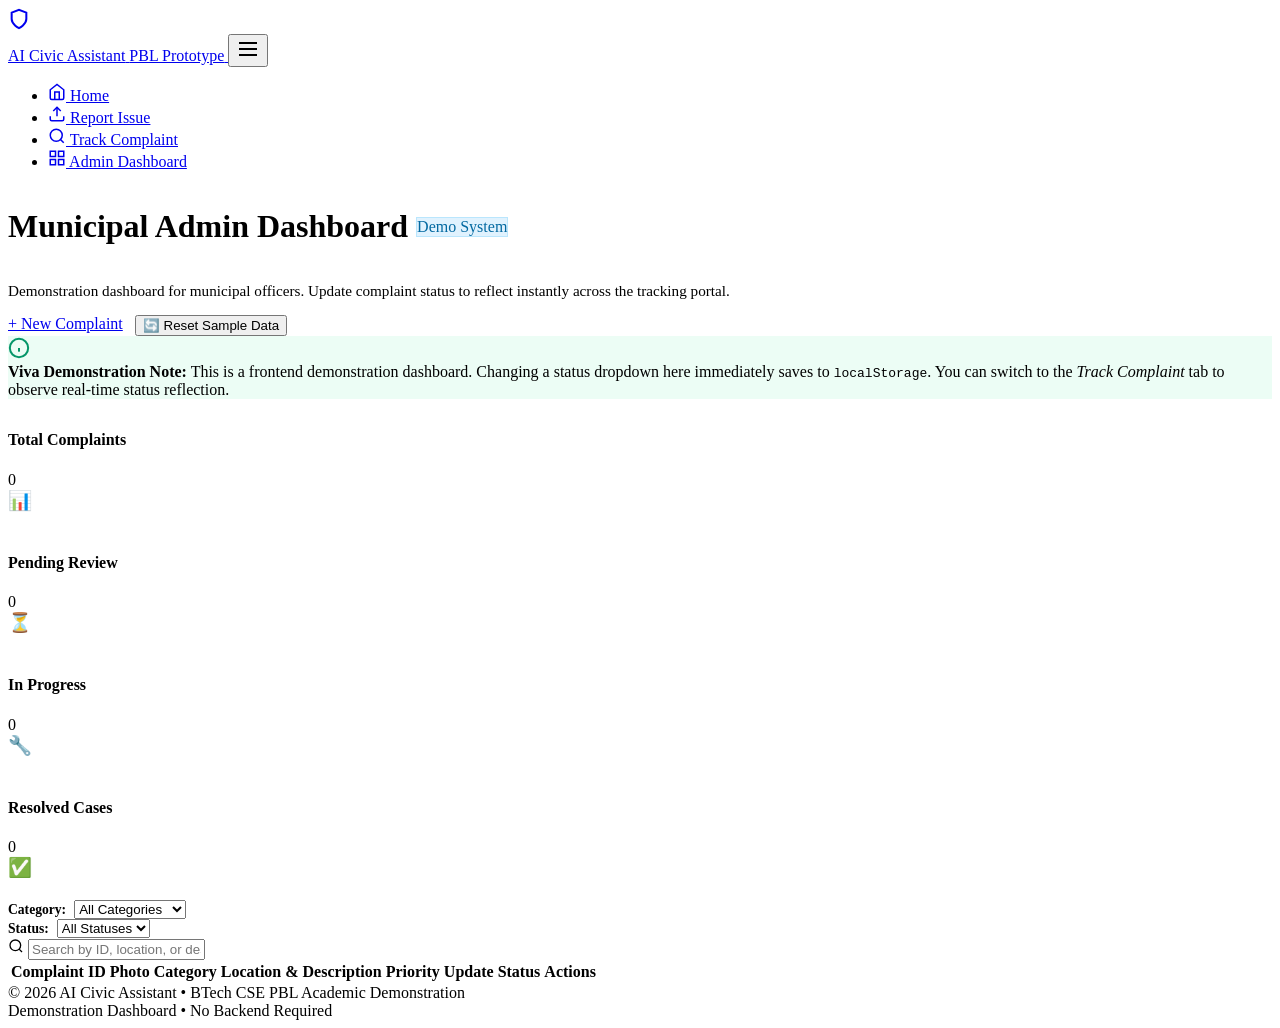
==== admin.html @ 9c34e4ea "Add files via upload" ====
<!DOCTYPE html>
<html lang="en">
<head>
  <meta charset="UTF-8">
  <meta name="viewport" content="width=device-width, initial-scale=1.0">
  <title>Admin Dashboard | AI Civic Assistant</title>
  <meta name="description" content="Municipal Admin Dashboard for reviewing citizen grievances, updating status, and filtering civic complaints.">
  
  <!-- Google Fonts -->
  <link rel="preconnect" href="https://fonts.googleapis.com">
  <link rel="preconnect" href="https://fonts.gstatic.com" crossorigin>
  <link href="https://fonts.googleapis.com/css2?family=Plus+Jakarta+Sans:wght@400;500;600;700;800&family=Inter:wght@400;500;600;700&display=swap" rel="stylesheet">
  
  <!-- Stylesheet -->
  <link rel="stylesheet" href="css/style.css">
</head>
<body id="page-admin">

  <!-- =========================================================================
       Site Header / Navigation Bar
       ========================================================================= -->
  <header class="site-header">
    <div class="container nav-container">
      <a href="index.html" class="brand-logo" id="brand-logo">
        <div class="brand-icon">
          <svg width="22" height="22" viewBox="0 0 24 24" fill="none" stroke="currentColor" stroke-width="2.2">
            <path d="M12 22s8-4 8-10V5l-8-3-8 3v7c0 6 8 10 8 10z"></path>
          </svg>
        </div>
        <span>AI Civic Assistant</span>
        <span class="brand-badge">PBL Prototype</span>
      </a>

      <!-- Mobile Toggle -->
      <button class="mobile-nav-toggle" aria-label="Toggle navigation" id="nav-toggle-btn">
        <svg width="24" height="24" viewBox="0 0 24 24" fill="none" stroke="currentColor" stroke-width="2">
          <line x1="3" y1="12" x2="21" y2="12"></line>
          <line x1="3" y1="6" x2="21" y2="6"></line>
          <line x1="3" y1="18" x2="21" y2="18"></line>
        </svg>
      </button>

      <!-- Navigation Links -->
      <ul class="nav-links" id="main-nav-links">
        <li class="nav-item">
          <a href="index.html" id="nav-home">
            <svg width="18" height="18" viewBox="0 0 24 24" fill="none" stroke="currentColor" stroke-width="2">
              <path d="M3 9l9-7 9 7v11a2 2 0 0 1-2 2H5a2 2 0 0 1-2-2z"></path>
              <polyline points="9 22 9 12 15 12 15 22"></polyline>
            </svg>
            Home
          </a>
        </li>
        <li class="nav-item">
          <a href="report.html" id="nav-report">
            <svg width="18" height="18" viewBox="0 0 24 24" fill="none" stroke="currentColor" stroke-width="2">
              <path d="M21 15v4a2 2 0 0 1-2 2H5a2 2 0 0 1-2-2v-4"></path>
              <polyline points="17 8 12 3 7 8"></polyline>
              <line x1="12" y1="3" x2="12" y2="15"></line>
            </svg>
            Report Issue
          </a>
        </li>
        <li class="nav-item">
          <a href="track.html" id="nav-track">
            <svg width="18" height="18" viewBox="0 0 24 24" fill="none" stroke="currentColor" stroke-width="2">
              <circle cx="11" cy="11" r="8"></circle>
              <line x1="21" y1="21" x2="16.65" y2="16.65"></line>
            </svg>
            Track Complaint
          </a>
        </li>
        <li class="nav-item">
          <a href="admin.html" class="active" id="nav-admin">
            <svg width="18" height="18" viewBox="0 0 24 24" fill="none" stroke="currentColor" stroke-width="2">
              <rect x="3" y="3" width="7" height="7"></rect>
              <rect x="14" y="3" width="7" height="7"></rect>
              <rect x="14" y="14" width="7" height="7"></rect>
              <rect x="3" y="14" width="7" height="7"></rect>
            </svg>
            Admin Dashboard
          </a>
        </li>
      </ul>
    </div>
  </header>

  <!-- =========================================================================
       Admin Dashboard Main Section
       ========================================================================= -->
  <main class="admin-page-layout">
    <div class="container">

      <!-- Header Row with Actions -->
      <div class="admin-header-row">
        <div>
          <div style="display: flex; align-items: center; gap: 0.5rem; margin-bottom: 0.35rem;">
            <h1 style="font-size: 2rem; font-weight: 800; color: var(--primary-900);">
              Municipal Admin Dashboard
            </h1>
            <span class="badge" style="background: #e0f2fe; color: #0369a1; border: 1px solid #bae6fd;">
              Demo System
            </span>
          </div>
          <p style="color: var(--text-muted); font-size: 0.95rem;">
            Demonstration dashboard for municipal officers. Update complaint status to reflect instantly across the tracking portal.
          </p>
        </div>

        <div style="display: flex; gap: 0.75rem; flex-wrap: wrap;">
          <a href="report.html" class="btn btn-primary btn-sm">
            + New Complaint
          </a>
          <button type="button" class="btn btn-secondary btn-sm" id="admin-reset-data-btn" title="Reset to standard 5 demo complaints">
            🔄 Reset Sample Data
          </button>
        </div>
      </div>

      <!-- Demo System Notice Banner -->
      <div class="ai-disclaimer-box" style="margin-bottom: 2rem; background: #ecfdf5; border-color: var(--primary-200); color: var(--primary-900);">
        <svg width="22" height="22" viewBox="0 0 24 24" fill="none" stroke="#059669" stroke-width="2.2" style="flex-shrink: 0; margin-top: 1px;">
          <circle cx="12" cy="12" r="10"></circle>
          <line x1="12" y1="16" x2="12" y2="12"></line>
          <line x1="12" y1="8" x2="12.01" y2="8"></line>
        </svg>
        <div>
          <strong>Viva Demonstration Note:</strong> This is a frontend demonstration dashboard. Changing a status dropdown here 
          immediately saves to <code>localStorage</code>. You can switch to the <em>Track Complaint</em> tab to observe real-time status reflection.
        </div>
      </div>

      <!-- Summary Statistics Row -->
      <div class="admin-stats-row">
        <!-- Total -->
        <div class="admin-stat-card">
          <div class="admin-stat-info">
            <h4>Total Complaints</h4>
            <div class="count" id="admin-count-total">0</div>
          </div>
          <div class="stat-icon total" style="width: 44px; height: 44px; font-size: 1.2rem;">
            📊
          </div>
        </div>

        <!-- Pending -->
        <div class="admin-stat-card">
          <div class="admin-stat-info">
            <h4>Pending Review</h4>
            <div class="count" style="color: var(--status-pending);" id="admin-count-pending">0</div>
          </div>
          <div class="stat-icon pending" style="width: 44px; height: 44px; font-size: 1.2rem;">
            ⏳
          </div>
        </div>

        <!-- In Progress -->
        <div class="admin-stat-card">
          <div class="admin-stat-info">
            <h4>In Progress</h4>
            <div class="count" style="color: var(--status-progress);" id="admin-count-progress">0</div>
          </div>
          <div class="stat-icon" style="width: 44px; height: 44px; font-size: 1.2rem; background: var(--status-progress-bg); color: var(--status-progress);">
            🔧
          </div>
        </div>

        <!-- Resolved -->
        <div class="admin-stat-card">
          <div class="admin-stat-info">
            <h4>Resolved Cases</h4>
            <div class="count" style="color: var(--status-resolved);" id="admin-count-resolved">0</div>
          </div>
          <div class="stat-icon resolved" style="width: 44px; height: 44px; font-size: 1.2rem;">
            ✅
          </div>
        </div>
      </div>

      <!-- Controls & Filters Toolbar -->
      <div class="admin-toolbar">
        <div class="toolbar-filters">
          <!-- Category Filter -->
          <div style="display: flex; align-items: center; gap: 0.5rem;">
            <label for="admin-filter-category" style="font-size: 0.85rem; font-weight: 700; color: var(--text-muted);">
              Category:
            </label>
            <select id="admin-filter-category" class="filter-select">
              <option value="all">All Categories</option>
              <option value="Pothole">Pothole</option>
              <option value="Garbage">Garbage</option>
              <option value="Streetlight">Streetlight</option>
              <option value="Water Leakage">Water Leakage</option>
              <option value="Open Manhole">Open Manhole</option>
            </select>
          </div>

          <!-- Status Filter -->
          <div style="display: flex; align-items: center; gap: 0.5rem;">
            <label for="admin-filter-status" style="font-size: 0.85rem; font-weight: 700; color: var(--text-muted);">
              Status:
            </label>
            <select id="admin-filter-status" class="filter-select">
              <option value="all">All Statuses</option>
              <option value="Pending">Pending</option>
              <option value="In Progress">In Progress</option>
              <option value="Resolved">Resolved</option>
            </select>
          </div>
        </div>

        <!-- Search Bar -->
        <div class="search-input-wrap">
          <svg width="16" height="16" viewBox="0 0 24 24" fill="none" stroke="currentColor" stroke-width="2">
            <circle cx="11" cy="11" r="8"></circle>
            <line x1="21" y1="21" x2="16.65" y2="16.65"></line>
          </svg>
          <input 
            type="text" 
            id="admin-search-input" 
            placeholder="Search by ID, location, or desc..." 
          />
        </div>
      </div>

      <!-- Complaints Data Table -->
      <div class="table-card">
        <div class="table-responsive">
          <table class="civic-table" id="admin-complaints-table">
            <thead>
              <tr>
                <th>Complaint ID</th>
                <th>Photo</th>
                <th>Category</th>
                <th>Location &amp; Description</th>
                <th>Priority</th>
                <th>Update Status</th>
                <th>Actions</th>
              </tr>
            </thead>
            <tbody id="admin-table-body">
              <!-- Dynamically populated by app.js -->
            </tbody>
          </table>
        </div>
      </div>

    </div>
  </main>

  <!-- =========================================================================
       Footer
       ========================================================================= -->
  <footer class="site-footer">
    <div class="container footer-bottom">
      <div>&copy; 2026 AI Civic Assistant &bull; BTech CSE PBL Academic Demonstration</div>
      <div class="college-badge">Demonstration Dashboard &bull; No Backend Required</div>
    </div>
  </footer>

  <!-- Scripts -->
  <script src="js/storage.js"></script>
  <script src="js/app.js"></script>
</body>
</html>
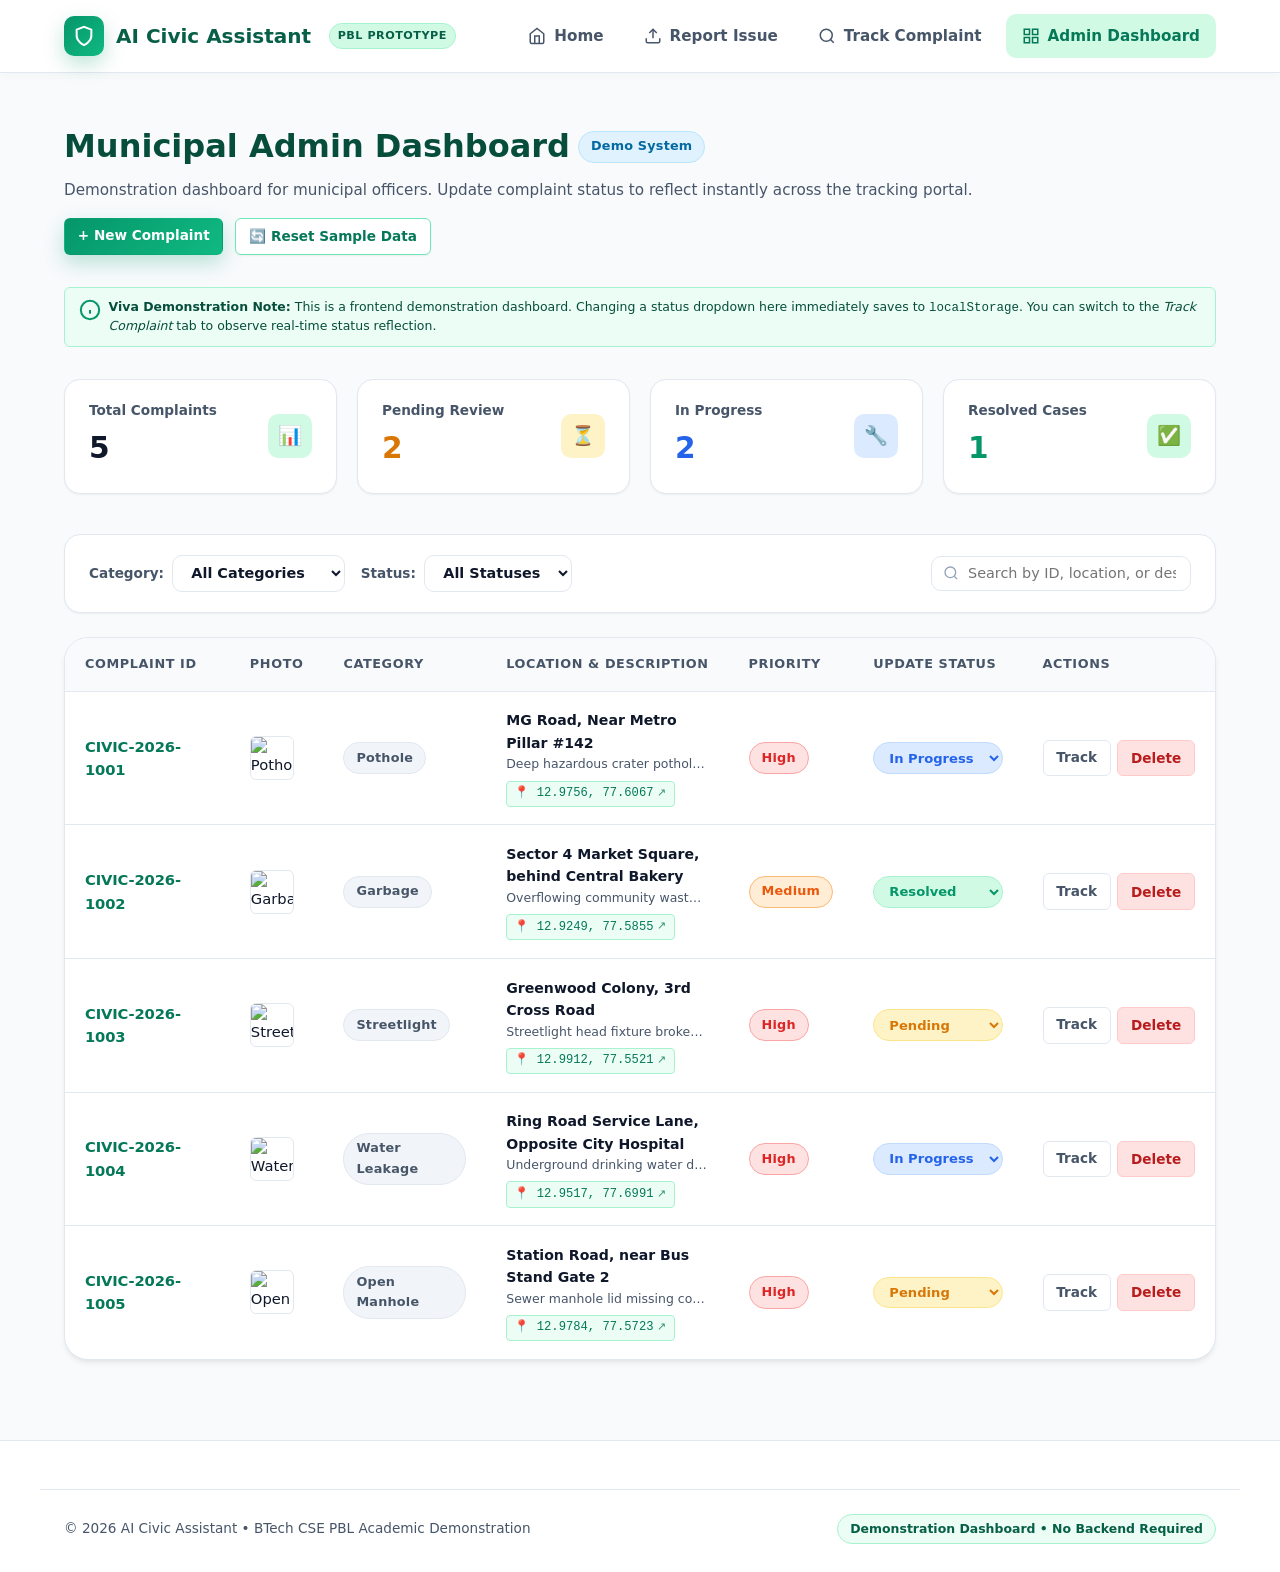
==== commit 130d5838: "Update admin.html" ====
--- a/admin.html
+++ b/admin.html
@@ -260,6 +260,6 @@
 
   <!-- Scripts -->
   <script src="js/storage.js"></script>
-  <script src="js/app.js"></script>
+  <script src="app.js"></script>
 </body>
 </html>
--- a/css/style.css
+++ b/css/style.css
@@ -0,0 +1,1833 @@
+/* ==========================================================================
+   AI Civic Assistant - Modern Civic-Tech Stylesheet
+   Green & White Theme | Responsive | BTech CSE PBL Prototype
+   ========================================================================== */
+
+/* --------------------------------------------------------------------------
+   1. CSS Custom Properties / Design Tokens
+   -------------------------------------------------------------------------- */
+:root {
+  /* Brand Green Palette */
+  --primary-50: #ecfdf5;
+  --primary-100: #d1fae5;
+  --primary-200: #a7f3d0;
+  --primary-300: #6ee7b7;
+  --primary-400: #34d399;
+  --primary-500: #10b981;
+  --primary-600: #059669; /* Main Brand Green */
+  --primary-700: #047857; /* Dark Forest Green */
+  --primary-800: #065f46;
+  --primary-900: #064e3b;
+
+  /* Accent & Gradients */
+  --accent-teal: #14b8a6;
+  --gradient-primary: linear-gradient(135deg, #059669 0%, #10b981 100%);
+  --gradient-hero: linear-gradient(135deg, #ecfdf5 0%, #f0fdf4 50%, #ffffff 100%);
+  --gradient-card-glow: linear-gradient(180deg, rgba(16, 185, 129, 0.04) 0%, rgba(255, 255, 255, 0) 100%);
+
+  /* Neutrals */
+  --bg-page: #f8fafc;
+  --bg-surface: #ffffff;
+  --bg-subtle: #f1f5f9;
+  --text-main: #0f172a;
+  --text-muted: #475569;
+  --text-light: #94a3b8;
+  --border-light: #e2e8f0;
+  --border-focus: #10b981;
+
+  /* Civic Status Badges */
+  --status-pending: #d97706;
+  --status-pending-bg: #fef3c7;
+  --status-pending-border: #fde68a;
+
+  --status-progress: #2563eb;
+  --status-progress-bg: #dbeafe;
+  --status-progress-border: #bfdbfe;
+
+  --status-resolved: #059669;
+  --status-resolved-bg: #d1fae5;
+  --status-resolved-border: #a7f3d0;
+
+  /* Priority Colors */
+  --priority-high: #dc2626;
+  --priority-high-bg: #fee2e2;
+  --priority-med: #ea580c;
+  --priority-med-bg: #ffedd5;
+  --priority-low: #16a34a;
+  --priority-low-bg: #dcfce7;
+
+  /* Elevations */
+  --shadow-sm: 0 1px 2px 0 rgba(0, 0, 0, 0.05);
+  --shadow-md: 0 4px 6px -1px rgba(0, 0, 0, 0.07), 0 2px 4px -2px rgba(0, 0, 0, 0.05);
+  --shadow-lg: 0 10px 25px -3px rgba(5, 150, 105, 0.1), 0 4px 6px -4px rgba(0, 0, 0, 0.05);
+  --shadow-xl: 0 20px 25px -5px rgba(15, 23, 42, 0.08), 0 8px 10px -6px rgba(0, 0, 0, 0.04);
+  --shadow-emerald: 0 8px 20px rgba(5, 150, 105, 0.25);
+
+  /* Radius */
+  --radius-sm: 6px;
+  --radius-md: 10px;
+  --radius-lg: 16px;
+  --radius-xl: 24px;
+  --radius-pill: 9999px;
+
+  /* Transitions */
+  --transition: all 0.2s cubic-bezier(0.4, 0, 0.2, 1);
+  --transition-smooth: all 0.3s cubic-bezier(0.16, 1, 0.3, 1);
+}
+
+/* --------------------------------------------------------------------------
+   2. Base & Typography
+   -------------------------------------------------------------------------- */
+* {
+  margin: 0;
+  padding: 0;
+  box-sizing: border-box;
+}
+
+html {
+  scroll-behavior: smooth;
+  font-size: 16px;
+}
+
+body {
+  font-family: 'Plus Jakarta Sans', 'Inter', system-ui, -apple-system, BlinkMacSystemFont, 'Segoe UI', Roboto, sans-serif;
+  background-color: var(--bg-page);
+  color: var(--text-main);
+  line-height: 1.6;
+  -webkit-font-smoothing: antialiased;
+  min-height: 100vh;
+  display: flex;
+  flex-direction: column;
+}
+
+img, svg {
+  display: block;
+  max-width: 100%;
+}
+
+a {
+  color: inherit;
+  text-decoration: none;
+  transition: var(--transition);
+}
+
+button, input, select, textarea {
+  font-family: inherit;
+  font-size: 1rem;
+}
+
+/* Container */
+.container {
+  width: 100%;
+  max-width: 1200px;
+  margin: 0 auto;
+  padding: 0 1.5rem;
+}
+
+/* --------------------------------------------------------------------------
+   3. Header & Navigation Bar
+   -------------------------------------------------------------------------- */
+.site-header {
+  background: rgba(255, 255, 255, 0.95);
+  backdrop-filter: blur(12px);
+  -webkit-backdrop-filter: blur(12px);
+  border-bottom: 1px solid var(--border-light);
+  position: sticky;
+  top: 0;
+  z-index: 1000;
+  box-shadow: 0 2px 10px rgba(0, 0, 0, 0.03);
+}
+
+.nav-container {
+  display: flex;
+  align-items: center;
+  justify-content: space-between;
+  height: 72px;
+}
+
+.brand-logo {
+  display: flex;
+  align-items: center;
+  gap: 0.75rem;
+  font-weight: 800;
+  font-size: 1.25rem;
+  color: var(--primary-800);
+}
+
+.brand-icon {
+  width: 40px;
+  height: 40px;
+  background: var(--gradient-primary);
+  border-radius: var(--radius-md);
+  display: flex;
+  align-items: center;
+  justify-content: center;
+  color: #ffffff;
+  box-shadow: var(--shadow-emerald);
+}
+
+.brand-badge {
+  font-size: 0.7rem;
+  font-weight: 700;
+  text-transform: uppercase;
+  letter-spacing: 0.5px;
+  background: var(--primary-100);
+  color: var(--primary-800);
+  padding: 0.2rem 0.5rem;
+  border-radius: var(--radius-pill);
+  border: 1px solid var(--primary-200);
+  margin-left: 0.35rem;
+}
+
+.nav-links {
+  display: flex;
+  align-items: center;
+  gap: 0.5rem;
+  list-style: none;
+}
+
+.nav-item a {
+  display: flex;
+  align-items: center;
+  gap: 0.5rem;
+  padding: 0.6rem 1rem;
+  border-radius: var(--radius-md);
+  font-weight: 600;
+  font-size: 0.95rem;
+  color: var(--text-muted);
+}
+
+.nav-item a:hover {
+  color: var(--primary-700);
+  background-color: var(--primary-50);
+}
+
+.nav-item a.active {
+  color: var(--primary-700);
+  background-color: var(--primary-100);
+}
+
+.nav-cta-btn {
+  background: var(--gradient-primary) !important;
+  color: #ffffff !important;
+  box-shadow: 0 4px 12px rgba(5, 150, 105, 0.2);
+}
+
+.nav-cta-btn:hover {
+  transform: translateY(-1px);
+  box-shadow: 0 6px 16px rgba(5, 150, 105, 0.3);
+}
+
+/* Mobile Toggle */
+.mobile-nav-toggle {
+  display: none;
+  background: none;
+  border: none;
+  padding: 0.5rem;
+  cursor: pointer;
+  color: var(--text-main);
+  border-radius: var(--radius-sm);
+}
+
+/* --------------------------------------------------------------------------
+   4. Buttons & Badges
+   -------------------------------------------------------------------------- */
+.btn {
+  display: inline-flex;
+  align-items: center;
+  justify-content: center;
+  gap: 0.5rem;
+  padding: 0.75rem 1.4rem;
+  font-weight: 600;
+  font-size: 0.95rem;
+  border-radius: var(--radius-md);
+  cursor: pointer;
+  border: 1px solid transparent;
+  transition: var(--transition-smooth);
+  text-align: center;
+}
+
+.btn-primary {
+  background: var(--gradient-primary);
+  color: #ffffff;
+  box-shadow: var(--shadow-emerald);
+}
+
+.btn-primary:hover {
+  transform: translateY(-2px);
+  box-shadow: 0 10px 22px rgba(5, 150, 105, 0.35);
+  color: #ffffff;
+}
+
+.btn-secondary {
+  background: #ffffff;
+  color: var(--primary-700);
+  border: 1.5px solid var(--primary-300);
+  box-shadow: var(--shadow-sm);
+}
+
+.btn-secondary:hover {
+  background: var(--primary-50);
+  border-color: var(--primary-600);
+  transform: translateY(-1px);
+}
+
+.btn-outline {
+  background: transparent;
+  color: var(--text-muted);
+  border: 1px solid var(--border-light);
+}
+
+.btn-outline:hover {
+  background: var(--bg-subtle);
+  color: var(--text-main);
+  border-color: #cbd5e1;
+}
+
+.btn-danger {
+  background: #fee2e2;
+  color: #b91c1c;
+  border: 1px solid #fecaca;
+}
+
+.btn-danger:hover {
+  background: #fca5a5;
+  color: #991b1b;
+}
+
+.btn-sm {
+  padding: 0.4rem 0.8rem;
+  font-size: 0.85rem;
+  border-radius: var(--radius-sm);
+}
+
+.btn-lg {
+  padding: 0.95rem 1.8rem;
+  font-size: 1.05rem;
+  border-radius: var(--radius-lg);
+}
+
+/* Badges */
+.badge {
+  display: inline-flex;
+  align-items: center;
+  gap: 0.35rem;
+  padding: 0.3rem 0.75rem;
+  border-radius: var(--radius-pill);
+  font-size: 0.8rem;
+  font-weight: 700;
+  letter-spacing: 0.2px;
+}
+
+.badge-pending {
+  background: var(--status-pending-bg);
+  color: var(--status-pending);
+  border: 1px solid var(--status-pending-border);
+}
+
+.badge-progress {
+  background: var(--status-progress-bg);
+  color: var(--status-progress);
+  border: 1px solid var(--status-progress-border);
+}
+
+.badge-resolved {
+  background: var(--status-resolved-bg);
+  color: var(--status-resolved);
+  border: 1px solid var(--status-resolved-border);
+}
+
+/* Priority Badges */
+.badge-priority-high {
+  background: var(--priority-high-bg);
+  color: var(--priority-high);
+  border: 1px solid #fca5a5;
+}
+
+.badge-priority-medium {
+  background: var(--priority-med-bg);
+  color: var(--priority-med);
+  border: 1px solid #fdba74;
+}
+
+.badge-priority-low {
+  background: var(--priority-low-bg);
+  color: var(--priority-low);
+  border: 1px solid #86efac;
+}
+
+/* Category Badges */
+.badge-category {
+  background: var(--bg-subtle);
+  color: var(--text-muted);
+  border: 1px solid var(--border-light);
+  font-weight: 600;
+}
+
+/* --------------------------------------------------------------------------
+   5. Hero Section (Homepage)
+   -------------------------------------------------------------------------- */
+.hero-section {
+  background: var(--gradient-hero);
+  border-bottom: 1px solid var(--border-light);
+  padding: 4.5rem 0 3.5rem;
+  position: relative;
+  overflow: hidden;
+}
+
+.hero-section::before {
+  content: '';
+  position: absolute;
+  top: -100px;
+  right: -80px;
+  width: 400px;
+  height: 400px;
+  background: radial-gradient(circle, rgba(52, 211, 153, 0.2) 0%, rgba(255, 255, 255, 0) 70%);
+  border-radius: 50%;
+  pointer-events: none;
+}
+
+.hero-content {
+  text-align: center;
+  max-width: 820px;
+  margin: 0 auto;
+}
+
+.hero-chip {
+  display: inline-flex;
+  align-items: center;
+  gap: 0.5rem;
+  background: #ffffff;
+  border: 1px solid var(--primary-200);
+  padding: 0.4rem 1.1rem;
+  border-radius: var(--radius-pill);
+  color: var(--primary-800);
+  font-weight: 700;
+  font-size: 0.85rem;
+  box-shadow: var(--shadow-sm);
+  margin-bottom: 1.5rem;
+  animation: pulseSubtle 3s infinite;
+}
+
+.hero-title {
+  font-size: 3rem;
+  font-weight: 800;
+  line-height: 1.15;
+  color: var(--primary-900);
+  margin-bottom: 1.25rem;
+  letter-spacing: -0.02em;
+}
+
+.hero-title .highlight {
+  background: linear-gradient(120deg, #059669 0%, #10b981 100%);
+  -webkit-background-clip: text;
+  -webkit-text-fill-color: transparent;
+}
+
+.hero-tagline {
+  font-size: 1.35rem;
+  font-weight: 700;
+  color: var(--primary-700);
+  margin-bottom: 1rem;
+}
+
+.hero-description {
+  font-size: 1.1rem;
+  color: var(--text-muted);
+  max-width: 680px;
+  margin: 0 auto 2.25rem;
+  line-height: 1.7;
+}
+
+.hero-actions {
+  display: flex;
+  align-items: center;
+  justify-content: center;
+  gap: 1rem;
+  flex-wrap: wrap;
+}
+
+/* --------------------------------------------------------------------------
+   6. Statistic Cards
+   -------------------------------------------------------------------------- */
+.stats-section {
+  margin-top: -2.5rem;
+  position: relative;
+  z-index: 10;
+  margin-bottom: 4rem;
+}
+
+.stats-grid {
+  display: grid;
+  grid-template-columns: repeat(3, 1fr);
+  gap: 1.5rem;
+}
+
+.stat-card {
+  background: var(--bg-surface);
+  border: 1px solid var(--border-light);
+  border-radius: var(--radius-lg);
+  padding: 1.75rem 1.5rem;
+  box-shadow: var(--shadow-md);
+  display: flex;
+  align-items: center;
+  gap: 1.25rem;
+  transition: var(--transition-smooth);
+}
+
+.stat-card:hover {
+  transform: translateY(-4px);
+  box-shadow: var(--shadow-lg);
+  border-color: var(--primary-300);
+}
+
+.stat-icon {
+  width: 56px;
+  height: 56px;
+  border-radius: var(--radius-md);
+  display: flex;
+  align-items: center;
+  justify-content: center;
+  font-size: 1.5rem;
+  flex-shrink: 0;
+}
+
+.stat-icon.total {
+  background: var(--primary-100);
+  color: var(--primary-700);
+}
+
+.stat-icon.pending {
+  background: var(--status-pending-bg);
+  color: var(--status-pending);
+}
+
+.stat-icon.resolved {
+  background: var(--status-resolved-bg);
+  color: var(--status-resolved);
+}
+
+.stat-number {
+  font-size: 2.25rem;
+  font-weight: 800;
+  line-height: 1;
+  color: var(--text-main);
+  margin-bottom: 0.35rem;
+}
+
+.stat-label {
+  font-size: 0.9rem;
+  font-weight: 600;
+  color: var(--text-muted);
+}
+
+/* --------------------------------------------------------------------------
+   7. How It Works - 3 Step Process
+   -------------------------------------------------------------------------- */
+.process-section {
+  padding: 3rem 0 5rem;
+}
+
+.section-header {
+  text-align: center;
+  max-width: 650px;
+  margin: 0 auto 3.5rem;
+}
+
+.section-badge {
+  display: inline-block;
+  background: var(--primary-100);
+  color: var(--primary-800);
+  font-size: 0.75rem;
+  font-weight: 700;
+  text-transform: uppercase;
+  letter-spacing: 1px;
+  padding: 0.35rem 0.9rem;
+  border-radius: var(--radius-pill);
+  margin-bottom: 0.85rem;
+}
+
+.section-title {
+  font-size: 2.2rem;
+  font-weight: 800;
+  color: var(--text-main);
+  margin-bottom: 0.75rem;
+  letter-spacing: -0.01em;
+}
+
+.section-subtitle {
+  font-size: 1.05rem;
+  color: var(--text-muted);
+}
+
+.steps-grid {
+  display: grid;
+  grid-template-columns: repeat(3, 1fr);
+  gap: 2rem;
+  position: relative;
+}
+
+.step-card {
+  background: var(--bg-surface);
+  border: 1px solid var(--border-light);
+  border-radius: var(--radius-lg);
+  padding: 2.25rem 1.75rem;
+  box-shadow: var(--shadow-sm);
+  position: relative;
+  transition: var(--transition-smooth);
+  display: flex;
+  flex-direction: column;
+}
+
+.step-card:hover {
+  transform: translateY(-5px);
+  border-color: var(--primary-400);
+  box-shadow: var(--shadow-lg);
+}
+
+.step-number-badge {
+  position: absolute;
+  top: -14px;
+  left: 24px;
+  width: 32px;
+  height: 32px;
+  background: var(--primary-700);
+  color: #ffffff;
+  border-radius: 50%;
+  display: flex;
+  align-items: center;
+  justify-content: center;
+  font-weight: 800;
+  font-size: 0.9rem;
+  box-shadow: 0 4px 10px rgba(5, 150, 105, 0.4);
+}
+
+.step-icon-wrap {
+  width: 60px;
+  height: 60px;
+  background: var(--primary-50);
+  border: 1.5px solid var(--primary-200);
+  border-radius: var(--radius-md);
+  display: flex;
+  align-items: center;
+  justify-content: center;
+  color: var(--primary-700);
+  margin-bottom: 1.5rem;
+}
+
+.step-title {
+  font-size: 1.3rem;
+  font-weight: 700;
+  color: var(--text-main);
+  margin-bottom: 0.75rem;
+}
+
+.step-description {
+  font-size: 0.95rem;
+  color: var(--text-muted);
+  line-height: 1.6;
+}
+
+/* --------------------------------------------------------------------------
+   8. Forms & Inputs (Report Issue)
+   -------------------------------------------------------------------------- */
+.form-page-layout {
+  padding: 3rem 0 5rem;
+}
+
+.form-grid {
+  display: grid;
+  grid-template-columns: 1.2fr 0.8fr;
+  gap: 2.5rem;
+  align-items: start;
+}
+
+.form-card {
+  background: var(--bg-surface);
+  border: 1px solid var(--border-light);
+  border-radius: var(--radius-xl);
+  padding: 2.5rem;
+  box-shadow: var(--shadow-md);
+}
+
+.form-header {
+  margin-bottom: 2rem;
+  padding-bottom: 1.25rem;
+  border-bottom: 1px solid var(--border-light);
+}
+
+.form-header h2 {
+  font-size: 1.6rem;
+  font-weight: 800;
+  color: var(--primary-900);
+  margin-bottom: 0.35rem;
+}
+
+.form-group {
+  margin-bottom: 1.5rem;
+}
+
+.form-label {
+  display: block;
+  font-weight: 700;
+  font-size: 0.9rem;
+  color: var(--text-main);
+  margin-bottom: 0.5rem;
+}
+
+.form-label .required {
+  color: var(--priority-high);
+  margin-left: 0.2rem;
+}
+
+.form-label .helper {
+  font-weight: 400;
+  color: var(--text-light);
+  font-size: 0.8rem;
+  margin-left: 0.5rem;
+}
+
+.form-control {
+  width: 100%;
+  padding: 0.8rem 1rem;
+  font-size: 0.95rem;
+  border: 1.5px solid var(--border-light);
+  border-radius: var(--radius-md);
+  background: #ffffff;
+  color: var(--text-main);
+  transition: var(--transition);
+  outline: none;
+}
+
+.form-control:focus {
+  border-color: var(--primary-500);
+  box-shadow: 0 0 0 3.5px rgba(16, 185, 129, 0.15);
+}
+
+textarea.form-control {
+  min-height: 110px;
+  resize: vertical;
+}
+
+/* Upload Dropzone */
+.upload-dropzone {
+  border: 2px dashed var(--primary-300);
+  background: var(--primary-50);
+  border-radius: var(--radius-lg);
+  padding: 1.75rem 1.25rem;
+  text-align: center;
+  cursor: pointer;
+  transition: var(--transition-smooth);
+  position: relative;
+}
+
+.upload-dropzone:hover, .upload-dropzone.dragover {
+  border-color: var(--primary-600);
+  background: #e6fcf5;
+}
+
+.upload-icon {
+  width: 48px;
+  height: 48px;
+  margin: 0 auto 0.75rem;
+  color: var(--primary-600);
+}
+
+.upload-title {
+  font-weight: 700;
+  font-size: 1rem;
+  color: var(--text-main);
+  margin-bottom: 0.25rem;
+}
+
+.upload-subtitle {
+  font-size: 0.85rem;
+  color: var(--text-muted);
+}
+
+.file-input-hidden {
+  position: absolute;
+  top: 0;
+  left: 0;
+  width: 100%;
+  height: 100%;
+  opacity: 0;
+  cursor: pointer;
+}
+
+/* Sample Quick Buttons */
+.sample-presets-box {
+  margin-top: 1rem;
+  padding: 1rem;
+  background: #f8fafc;
+  border-radius: var(--radius-md);
+  border: 1px solid var(--border-light);
+}
+
+.sample-presets-title {
+  font-size: 0.8rem;
+  font-weight: 700;
+  text-transform: uppercase;
+  color: var(--text-muted);
+  letter-spacing: 0.5px;
+  margin-bottom: 0.6rem;
+  display: flex;
+  align-items: center;
+  gap: 0.4rem;
+}
+
+.sample-preset-chips {
+  display: flex;
+  flex-wrap: wrap;
+  gap: 0.5rem;
+}
+
+.chip-btn {
+  background: #ffffff;
+  border: 1px solid var(--border-light);
+  padding: 0.35rem 0.75rem;
+  border-radius: var(--radius-pill);
+  font-size: 0.8rem;
+  font-weight: 600;
+  color: var(--text-muted);
+  cursor: pointer;
+  transition: var(--transition);
+}
+
+.chip-btn:hover {
+  background: var(--primary-100);
+  border-color: var(--primary-300);
+  color: var(--primary-800);
+}
+
+/* Location Helper Button */
+.input-with-button {
+  display: flex;
+  gap: 0.5rem;
+}
+
+.input-with-button .form-control {
+  flex: 1;
+}
+
+/* Real GPS Location Capture Styles */
+.gps-status-card {
+  border-radius: var(--radius-md);
+  padding: 0.85rem 1rem;
+  font-size: 0.88rem;
+  border: 1px solid var(--border-light);
+  background: var(--bg-surface);
+  transition: var(--transition-smooth);
+}
+
+.gps-status-card.loading {
+  background: #f0fdf4;
+  border-color: #bbf7d0;
+  color: #166534;
+  display: flex;
+  align-items: center;
+  gap: 0.75rem;
+}
+
+.gps-spinner {
+  width: 18px;
+  height: 18px;
+  border: 2.5px solid rgba(22, 101, 52, 0.2);
+  border-top-color: #16a34a;
+  border-radius: 50%;
+  animation: spin 0.8s linear infinite;
+  flex-shrink: 0;
+}
+
+@keyframes spin {
+  to { transform: rotate(360deg); }
+}
+
+.gps-status-card.success {
+  background: #ecfdf5;
+  border: 1.5px solid #a7f3d0;
+  color: #065f46;
+}
+
+.gps-coord-value {
+  font-family: ui-monospace, SFMono-Regular, Menlo, Monaco, Consolas, monospace;
+  font-weight: 700;
+  font-size: 0.95rem;
+  color: #047857;
+}
+
+.gps-status-card.error {
+  background: #fef2f2;
+  border: 1.5px solid #fecaca;
+  color: #991b1b;
+}
+
+.gps-error-header {
+  font-weight: 700;
+  display: flex;
+  align-items: center;
+  gap: 0.4rem;
+  margin-bottom: 0.25rem;
+}
+
+.gps-actions-row {
+  display: flex;
+  align-items: center;
+  gap: 0.6rem;
+  margin-top: 0.5rem;
+  flex-wrap: wrap;
+}
+
+
+/* --------------------------------------------------------------------------
+   9. AI Image Analysis Card (Interactive Simulator)
+   -------------------------------------------------------------------------- */
+.ai-preview-card {
+  background: var(--bg-surface);
+  border: 1px solid var(--border-light);
+  border-radius: var(--radius-xl);
+  padding: 1.75rem;
+  box-shadow: var(--shadow-md);
+  position: sticky;
+  top: 96px;
+}
+
+.ai-card-header {
+  display: flex;
+  align-items: center;
+  justify-content: space-between;
+  margin-bottom: 1.25rem;
+}
+
+.ai-header-left {
+  display: flex;
+  align-items: center;
+  gap: 0.6rem;
+}
+
+.ai-sparkle-icon {
+  color: var(--primary-600);
+  animation: rotateSparkle 8s linear infinite;
+}
+
+.ai-badge-simulated {
+  background: #fef3c7;
+  color: #92400e;
+  border: 1px solid #fde68a;
+  font-size: 0.7rem;
+  font-weight: 700;
+  text-transform: uppercase;
+  padding: 0.2rem 0.55rem;
+  border-radius: var(--radius-pill);
+}
+
+.ai-viewport {
+  position: relative;
+  width: 100%;
+  height: 240px;
+  border-radius: var(--radius-md);
+  background: #0f172a;
+  overflow: hidden;
+  display: flex;
+  align-items: center;
+  justify-content: center;
+  margin-bottom: 1.25rem;
+  border: 1px solid #334155;
+}
+
+.ai-viewport img {
+  width: 100%;
+  height: 100%;
+  object-fit: cover;
+  transition: var(--transition);
+}
+
+.ai-empty-placeholder {
+  text-align: center;
+  color: #94a3b8;
+  padding: 1rem;
+}
+
+.ai-empty-placeholder svg {
+  margin: 0 auto 0.5rem;
+  opacity: 0.6;
+}
+
+/* AI Laser Scanner Overlay */
+.ai-scanner-line {
+  position: absolute;
+  top: 0;
+  left: 0;
+  width: 100%;
+  height: 3px;
+  background: linear-gradient(90deg, transparent, #34d399, #10b981, #34d399, transparent);
+  box-shadow: 0 0 12px #10b981, 0 0 20px #34d399;
+  animation: laserSweep 2.5s ease-in-out infinite alternate;
+  pointer-events: none;
+  z-index: 5;
+}
+
+/* Detection Bounding Box Overlay */
+.ai-bounding-box {
+  position: absolute;
+  top: 25%;
+  left: 20%;
+  width: 60%;
+  height: 55%;
+  border: 2px dashed #10b981;
+  background: rgba(16, 185, 129, 0.12);
+  border-radius: var(--radius-sm);
+  pointer-events: none;
+  z-index: 4;
+  box-shadow: 0 0 10px rgba(16, 185, 129, 0.3);
+}
+
+.ai-tag-floating {
+  position: absolute;
+  top: -12px;
+  left: 8px;
+  background: #10b981;
+  color: #ffffff;
+  font-size: 0.7rem;
+  font-weight: 700;
+  padding: 0.15rem 0.5rem;
+  border-radius: 4px;
+  letter-spacing: 0.3px;
+}
+
+/* AI Results Data Box */
+.ai-results-panel {
+  background: var(--bg-subtle);
+  border-radius: var(--radius-md);
+  padding: 1.25rem;
+  border: 1px solid var(--border-light);
+}
+
+.ai-metric-row {
+  display: flex;
+  justify-content: space-between;
+  align-items: center;
+  margin-bottom: 0.75rem;
+  font-size: 0.9rem;
+}
+
+.ai-metric-label {
+  color: var(--text-muted);
+  font-weight: 600;
+}
+
+.ai-metric-value {
+  font-weight: 700;
+  color: var(--text-main);
+}
+
+.confidence-bar-wrap {
+  margin-top: 0.5rem;
+  margin-bottom: 1rem;
+}
+
+.confidence-bar-header {
+  display: flex;
+  justify-content: space-between;
+  font-size: 0.85rem;
+  margin-bottom: 0.35rem;
+  font-weight: 600;
+}
+
+.confidence-track {
+  width: 100%;
+  height: 8px;
+  background: #e2e8f0;
+  border-radius: var(--radius-pill);
+  overflow: hidden;
+}
+
+.confidence-fill {
+  height: 100%;
+  background: var(--gradient-primary);
+  border-radius: var(--radius-pill);
+  transition: width 0.8s cubic-bezier(0.16, 1, 0.3, 1);
+  box-shadow: 0 0 8px rgba(16, 185, 129, 0.4);
+}
+
+.ai-disclaimer-box {
+  background: #fffbeb;
+  border: 1px solid #fef3c7;
+  border-radius: var(--radius-sm);
+  padding: 0.65rem 0.85rem;
+  font-size: 0.78rem;
+  color: #92400e;
+  line-height: 1.45;
+  margin-top: 0.75rem;
+  display: flex;
+  gap: 0.5rem;
+  align-items: flex-start;
+}
+
+/* --------------------------------------------------------------------------
+   10. Track Complaint Page
+   -------------------------------------------------------------------------- */
+.track-page-layout {
+  padding: 3rem 0 5rem;
+}
+
+.track-search-card {
+  background: var(--bg-surface);
+  border: 1px solid var(--border-light);
+  border-radius: var(--radius-xl);
+  padding: 2.25rem;
+  box-shadow: var(--shadow-md);
+  max-width: 750px;
+  margin: 0 auto 2.5rem;
+  text-align: center;
+}
+
+.track-input-group {
+  display: flex;
+  gap: 0.75rem;
+  margin: 1.5rem 0 1rem;
+}
+
+.track-input-group input {
+  flex: 1;
+  padding: 0.85rem 1.25rem;
+  font-size: 1.05rem;
+  font-weight: 600;
+  text-transform: uppercase;
+  letter-spacing: 0.5px;
+}
+
+.quick-demo-ids {
+  display: flex;
+  align-items: center;
+  justify-content: center;
+  gap: 0.5rem;
+  flex-wrap: wrap;
+  font-size: 0.85rem;
+  color: var(--text-muted);
+}
+
+.quick-id-tag {
+  background: var(--bg-subtle);
+  border: 1px solid var(--border-light);
+  padding: 0.2rem 0.6rem;
+  border-radius: var(--radius-sm);
+  font-size: 0.8rem;
+  font-weight: 700;
+  color: var(--primary-700);
+  cursor: pointer;
+  transition: var(--transition);
+}
+
+.quick-id-tag:hover {
+  background: var(--primary-100);
+  border-color: var(--primary-300);
+}
+
+/* Tracking Result Card */
+.track-result-card {
+  background: var(--bg-surface);
+  border: 1px solid var(--border-light);
+  border-radius: var(--radius-xl);
+  padding: 2.5rem;
+  box-shadow: var(--shadow-lg);
+  max-width: 900px;
+  margin: 0 auto;
+}
+
+.track-result-header {
+  display: flex;
+  justify-content: space-between;
+  align-items: flex-start;
+  flex-wrap: wrap;
+  gap: 1rem;
+  padding-bottom: 1.5rem;
+  border-bottom: 1px solid var(--border-light);
+  margin-bottom: 2rem;
+}
+
+.complaint-id-large {
+  font-size: 1.75rem;
+  font-weight: 800;
+  color: var(--primary-900);
+  letter-spacing: -0.02em;
+}
+
+.complaint-meta-badges {
+  display: flex;
+  gap: 0.5rem;
+  align-items: center;
+  margin-top: 0.35rem;
+}
+
+/* 3-Stage Visual Stepper */
+.status-stepper {
+  display: flex;
+  align-items: center;
+  justify-content: space-between;
+  position: relative;
+  margin: 2.5rem 0 3rem;
+  padding: 0 1rem;
+}
+
+.status-stepper::before {
+  content: '';
+  position: absolute;
+  top: 24px;
+  left: 10%;
+  right: 10%;
+  height: 4px;
+  background: #e2e8f0;
+  z-index: 1;
+}
+
+.status-stepper-progress {
+  position: absolute;
+  top: 24px;
+  left: 10%;
+  height: 4px;
+  background: var(--gradient-primary);
+  z-index: 2;
+  transition: width 0.6s ease;
+}
+
+.stepper-stage {
+  position: relative;
+  z-index: 3;
+  display: flex;
+  flex-direction: column;
+  align-items: center;
+  text-align: center;
+  width: 140px;
+}
+
+.stage-node {
+  width: 48px;
+  height: 48px;
+  border-radius: 50%;
+  background: #ffffff;
+  border: 3px solid #cbd5e1;
+  display: flex;
+  align-items: center;
+  justify-content: center;
+  font-weight: 800;
+  font-size: 1.1rem;
+  color: #94a3b8;
+  margin-bottom: 0.75rem;
+  transition: var(--transition-smooth);
+}
+
+.stepper-stage.active .stage-node {
+  border-color: var(--primary-600);
+  background: var(--primary-600);
+  color: #ffffff;
+  box-shadow: 0 0 0 6px var(--primary-100);
+}
+
+.stepper-stage.completed .stage-node {
+  border-color: var(--primary-500);
+  background: var(--primary-500);
+  color: #ffffff;
+}
+
+.stage-label {
+  font-weight: 700;
+  font-size: 0.95rem;
+  color: var(--text-main);
+  margin-bottom: 0.2rem;
+}
+
+.stage-sub {
+  font-size: 0.75rem;
+  color: var(--text-muted);
+}
+
+/* Complaint Detail Layout */
+.track-detail-grid {
+  display: grid;
+  grid-template-columns: 280px 1fr;
+  gap: 2rem;
+  background: var(--bg-subtle);
+  border-radius: var(--radius-lg);
+  padding: 1.5rem;
+  border: 1px solid var(--border-light);
+  margin-bottom: 2rem;
+}
+
+.track-image-box {
+  width: 100%;
+  height: 200px;
+  border-radius: var(--radius-md);
+  overflow: hidden;
+  background: #0f172a;
+  border: 1px solid var(--border-light);
+}
+
+.track-image-box img {
+  width: 100%;
+  height: 100%;
+  object-fit: cover;
+}
+
+.track-info-list {
+  display: flex;
+  flex-direction: column;
+  gap: 0.85rem;
+}
+
+.track-info-row {
+  display: flex;
+  font-size: 0.92rem;
+}
+
+.track-info-label {
+  width: 110px;
+  font-weight: 700;
+  color: var(--text-muted);
+  flex-shrink: 0;
+}
+
+.track-info-value {
+  color: var(--text-main);
+  font-weight: 500;
+}
+
+/* History Log Timeline */
+.history-timeline {
+  margin-top: 2rem;
+}
+
+.history-timeline-title {
+  font-size: 1.15rem;
+  font-weight: 700;
+  color: var(--text-main);
+  margin-bottom: 1.25rem;
+}
+
+.timeline-items {
+  display: flex;
+  flex-direction: column;
+  gap: 1rem;
+  border-left: 2px solid var(--primary-200);
+  padding-left: 1.5rem;
+  margin-left: 0.75rem;
+}
+
+.timeline-item {
+  position: relative;
+}
+
+.timeline-item::before {
+  content: '';
+  position: absolute;
+  top: 5px;
+  left: -1.95rem;
+  width: 12px;
+  height: 12px;
+  border-radius: 50%;
+  background: var(--primary-600);
+  border: 2px solid #ffffff;
+  box-shadow: 0 0 0 2px var(--primary-200);
+}
+
+.timeline-date {
+  font-size: 0.8rem;
+  font-weight: 700;
+  color: var(--primary-700);
+  margin-bottom: 0.2rem;
+}
+
+.timeline-text {
+  font-size: 0.9rem;
+  color: var(--text-muted);
+}
+
+/* --------------------------------------------------------------------------
+   11. Admin Dashboard
+   -------------------------------------------------------------------------- */
+.admin-page-layout {
+  padding: 3rem 0 5rem;
+}
+
+.admin-header-row {
+  display: flex;
+  justify-content: space-between;
+  align-items: center;
+  flex-wrap: wrap;
+  gap: 1rem;
+  margin-bottom: 2rem;
+}
+
+.admin-stats-row {
+  display: grid;
+  grid-template-columns: repeat(4, 1fr);
+  gap: 1.25rem;
+  margin-bottom: 2.5rem;
+}
+
+.admin-stat-card {
+  background: var(--bg-surface);
+  border: 1px solid var(--border-light);
+  border-radius: var(--radius-lg);
+  padding: 1.25rem 1.5rem;
+  box-shadow: var(--shadow-sm);
+  display: flex;
+  align-items: center;
+  justify-content: space-between;
+}
+
+.admin-stat-info h4 {
+  font-size: 0.85rem;
+  color: var(--text-muted);
+  font-weight: 600;
+  margin-bottom: 0.25rem;
+}
+
+.admin-stat-info .count {
+  font-size: 1.85rem;
+  font-weight: 800;
+  color: var(--text-main);
+}
+
+/* Controls Toolbar */
+.admin-toolbar {
+  background: var(--bg-surface);
+  border: 1px solid var(--border-light);
+  border-radius: var(--radius-lg);
+  padding: 1.25rem 1.5rem;
+  margin-bottom: 1.5rem;
+  display: flex;
+  align-items: center;
+  justify-content: space-between;
+  gap: 1rem;
+  flex-wrap: wrap;
+  box-shadow: var(--shadow-sm);
+}
+
+.toolbar-filters {
+  display: flex;
+  align-items: center;
+  gap: 1rem;
+  flex-wrap: wrap;
+}
+
+.filter-select {
+  padding: 0.55rem 0.9rem;
+  border-radius: var(--radius-md);
+  border: 1.5px solid var(--border-light);
+  background: #ffffff;
+  font-size: 0.9rem;
+  font-weight: 600;
+  color: var(--text-main);
+  outline: none;
+}
+
+.filter-select:focus {
+  border-color: var(--primary-500);
+}
+
+.search-input-wrap {
+  position: relative;
+  min-width: 260px;
+}
+
+.search-input-wrap input {
+  width: 100%;
+  padding: 0.55rem 0.9rem 0.55rem 2.25rem;
+  border-radius: var(--radius-md);
+  border: 1.5px solid var(--border-light);
+  font-size: 0.9rem;
+  outline: none;
+}
+
+.search-input-wrap svg {
+  position: absolute;
+  top: 50%;
+  left: 0.75rem;
+  transform: translateY(-50%);
+  color: var(--text-light);
+}
+
+/* Data Table */
+.table-card {
+  background: var(--bg-surface);
+  border: 1px solid var(--border-light);
+  border-radius: var(--radius-xl);
+  box-shadow: var(--shadow-md);
+  overflow: hidden;
+}
+
+.table-responsive {
+  width: 100%;
+  overflow-x: auto;
+}
+
+.civic-table {
+  width: 100%;
+  border-collapse: collapse;
+  text-align: left;
+  font-size: 0.92rem;
+}
+
+.civic-table th {
+  background: #f8fafc;
+  padding: 1rem 1.25rem;
+  font-weight: 700;
+  font-size: 0.8rem;
+  text-transform: uppercase;
+  letter-spacing: 0.6px;
+  color: var(--text-muted);
+  border-bottom: 1.5px solid var(--border-light);
+  white-space: nowrap;
+}
+
+.civic-table td {
+  padding: 1.1rem 1.25rem;
+  border-bottom: 1px solid var(--border-light);
+  vertical-align: middle;
+  color: var(--text-main);
+}
+
+.civic-table tr:last-child td {
+  border-bottom: none;
+}
+
+.civic-table tr:hover td {
+  background-color: #f8fafc;
+}
+
+.table-id-link {
+  font-weight: 800;
+  color: var(--primary-700);
+  letter-spacing: -0.01em;
+}
+
+.table-id-link:hover {
+  text-decoration: underline;
+}
+
+.table-thumb {
+  width: 44px;
+  height: 44px;
+  border-radius: var(--radius-sm);
+  object-fit: cover;
+  border: 1px solid var(--border-light);
+}
+
+.status-dropdown-select {
+  padding: 0.4rem 0.7rem;
+  border-radius: var(--radius-pill);
+  font-size: 0.82rem;
+  font-weight: 700;
+  border: 1.5px solid;
+  cursor: pointer;
+  outline: none;
+  transition: var(--transition);
+}
+
+.status-dropdown-select.status-Pending {
+  background: var(--status-pending-bg);
+  color: var(--status-pending);
+  border-color: var(--status-pending-border);
+}
+
+.status-dropdown-select.status-InProgress {
+  background: var(--status-progress-bg);
+  color: var(--status-progress);
+  border-color: var(--status-progress-border);
+}
+
+.status-dropdown-select.status-Resolved {
+  background: var(--status-resolved-bg);
+  color: var(--status-resolved);
+  border-color: var(--status-resolved-border);
+}
+
+/* --------------------------------------------------------------------------
+   12. Success Modal & Toast Notifications
+   -------------------------------------------------------------------------- */
+.modal-overlay {
+  position: fixed;
+  top: 0;
+  left: 0;
+  width: 100%;
+  height: 100%;
+  background: rgba(15, 23, 42, 0.65);
+  backdrop-filter: blur(4px);
+  z-index: 2000;
+  display: flex;
+  align-items: center;
+  justify-content: center;
+  padding: 1.5rem;
+  opacity: 0;
+  visibility: hidden;
+  transition: var(--transition);
+}
+
+.modal-overlay.active {
+  opacity: 1;
+  visibility: visible;
+}
+
+.modal-card {
+  background: #ffffff;
+  border-radius: var(--radius-xl);
+  max-width: 520px;
+  width: 100%;
+  padding: 2.5rem;
+  text-align: center;
+  box-shadow: var(--shadow-xl);
+  transform: translateY(20px);
+  transition: var(--transition-smooth);
+}
+
+.modal-overlay.active .modal-card {
+  transform: translateY(0);
+}
+
+.modal-success-icon {
+  width: 72px;
+  height: 72px;
+  border-radius: 50%;
+  background: var(--primary-100);
+  color: var(--primary-600);
+  display: flex;
+  align-items: center;
+  justify-content: center;
+  margin: 0 auto 1.5rem;
+  box-shadow: 0 0 0 10px var(--primary-50);
+}
+
+.modal-title {
+  font-size: 1.6rem;
+  font-weight: 800;
+  color: var(--primary-900);
+  margin-bottom: 0.5rem;
+}
+
+.modal-text {
+  font-size: 0.95rem;
+  color: var(--text-muted);
+  margin-bottom: 1.5rem;
+}
+
+.id-display-box {
+  background: var(--bg-subtle);
+  border: 2px dashed var(--primary-300);
+  border-radius: var(--radius-md);
+  padding: 1rem;
+  margin-bottom: 1.75rem;
+  display: flex;
+  align-items: center;
+  justify-content: space-between;
+}
+
+.id-display-code {
+  font-size: 1.35rem;
+  font-weight: 800;
+  color: var(--primary-800);
+  letter-spacing: 0.5px;
+}
+
+.modal-actions {
+  display: flex;
+  gap: 0.75rem;
+  justify-content: center;
+}
+
+/* Toast Notification */
+.toast-container {
+  position: fixed;
+  bottom: 24px;
+  right: 24px;
+  z-index: 3000;
+  display: flex;
+  flex-direction: column;
+  gap: 0.75rem;
+  pointer-events: none;
+}
+
+.toast {
+  pointer-events: auto;
+  background: #0f172a;
+  color: #ffffff;
+  padding: 0.85rem 1.25rem;
+  border-radius: var(--radius-md);
+  font-size: 0.9rem;
+  font-weight: 600;
+  display: flex;
+  align-items: center;
+  gap: 0.75rem;
+  box-shadow: var(--shadow-xl);
+  animation: slideToast 0.3s ease-out;
+  border-left: 4px solid var(--primary-500);
+}
+
+/* --------------------------------------------------------------------------
+   13. Footer
+   -------------------------------------------------------------------------- */
+.site-footer {
+  margin-top: auto;
+  background: #ffffff;
+  border-top: 1px solid var(--border-light);
+  padding: 3rem 0 2rem;
+}
+
+.footer-top {
+  display: grid;
+  grid-template-columns: 2fr 1fr 1fr;
+  gap: 3rem;
+  margin-bottom: 2.5rem;
+}
+
+.footer-brand p {
+  color: var(--text-muted);
+  font-size: 0.9rem;
+  margin-top: 0.75rem;
+  max-width: 380px;
+  line-height: 1.6;
+}
+
+.footer-links h4 {
+  font-size: 0.95rem;
+  font-weight: 700;
+  color: var(--text-main);
+  margin-bottom: 1rem;
+}
+
+.footer-links ul {
+  list-style: none;
+  display: flex;
+  flex-direction: column;
+  gap: 0.6rem;
+}
+
+.footer-links a {
+  color: var(--text-muted);
+  font-size: 0.9rem;
+}
+
+.footer-links a:hover {
+  color: var(--primary-700);
+}
+
+.footer-bottom {
+  padding-top: 1.5rem;
+  border-top: 1px solid var(--border-light);
+  display: flex;
+  justify-content: space-between;
+  align-items: center;
+  flex-wrap: wrap;
+  gap: 1rem;
+  font-size: 0.85rem;
+  color: var(--text-muted);
+}
+
+.college-badge {
+  background: var(--primary-50);
+  border: 1px solid var(--primary-200);
+  color: var(--primary-800);
+  padding: 0.25rem 0.75rem;
+  border-radius: var(--radius-pill);
+  font-weight: 700;
+  font-size: 0.78rem;
+}
+
+/* --------------------------------------------------------------------------
+   14. Animations
+   -------------------------------------------------------------------------- */
+@keyframes laserSweep {
+  0% { top: 5%; }
+  100% { top: 92%; }
+}
+
+@keyframes pulseSubtle {
+  0%, 100% { transform: scale(1); }
+  50% { transform: scale(1.02); }
+}
+
+@keyframes rotateSparkle {
+  0% { transform: rotate(0deg); }
+  100% { transform: rotate(360deg); }
+}
+
+@keyframes slideToast {
+  from {
+    opacity: 0;
+    transform: translateY(20px);
+  }
+  to {
+    opacity: 1;
+    transform: translateY(0);
+  }
+}
+
+/* --------------------------------------------------------------------------
+   15. Responsive Media Queries
+   -------------------------------------------------------------------------- */
+@media (max-width: 992px) {
+  .hero-title {
+    font-size: 2.4rem;
+  }
+  .stats-grid, .steps-grid {
+    grid-template-columns: 1fr;
+    gap: 1.25rem;
+  }
+  .form-grid {
+    grid-template-columns: 1fr;
+  }
+  .admin-stats-row {
+    grid-template-columns: repeat(2, 1fr);
+  }
+  .track-detail-grid {
+    grid-template-columns: 1fr;
+  }
+  .footer-top {
+    grid-template-columns: 1fr;
+    gap: 2rem;
+  }
+}
+
+@media (max-width: 768px) {
+  .nav-links {
+    position: fixed;
+    top: 72px;
+    left: 0;
+    width: 100%;
+    background: #ffffff;
+    border-bottom: 1px solid var(--border-light);
+    flex-direction: column;
+    align-items: stretch;
+    padding: 1.5rem;
+    gap: 0.75rem;
+    box-shadow: var(--shadow-xl);
+    transform: translateY(-150%);
+    transition: transform 0.3s ease;
+    z-index: 999;
+  }
+  .nav-links.open {
+    transform: translateY(0);
+  }
+  .mobile-nav-toggle {
+    display: block;
+  }
+  .hero-title {
+    font-size: 2rem;
+  }
+  .hero-tagline {
+    font-size: 1.15rem;
+  }
+  .track-input-group {
+    flex-direction: column;
+  }
+  .status-stepper {
+    flex-direction: column;
+    gap: 1.5rem;
+  }
+  .status-stepper::before, .status-stepper-progress {
+    display: none;
+  }
+  .admin-stats-row {
+    grid-template-columns: 1fr;
+  }
+}
